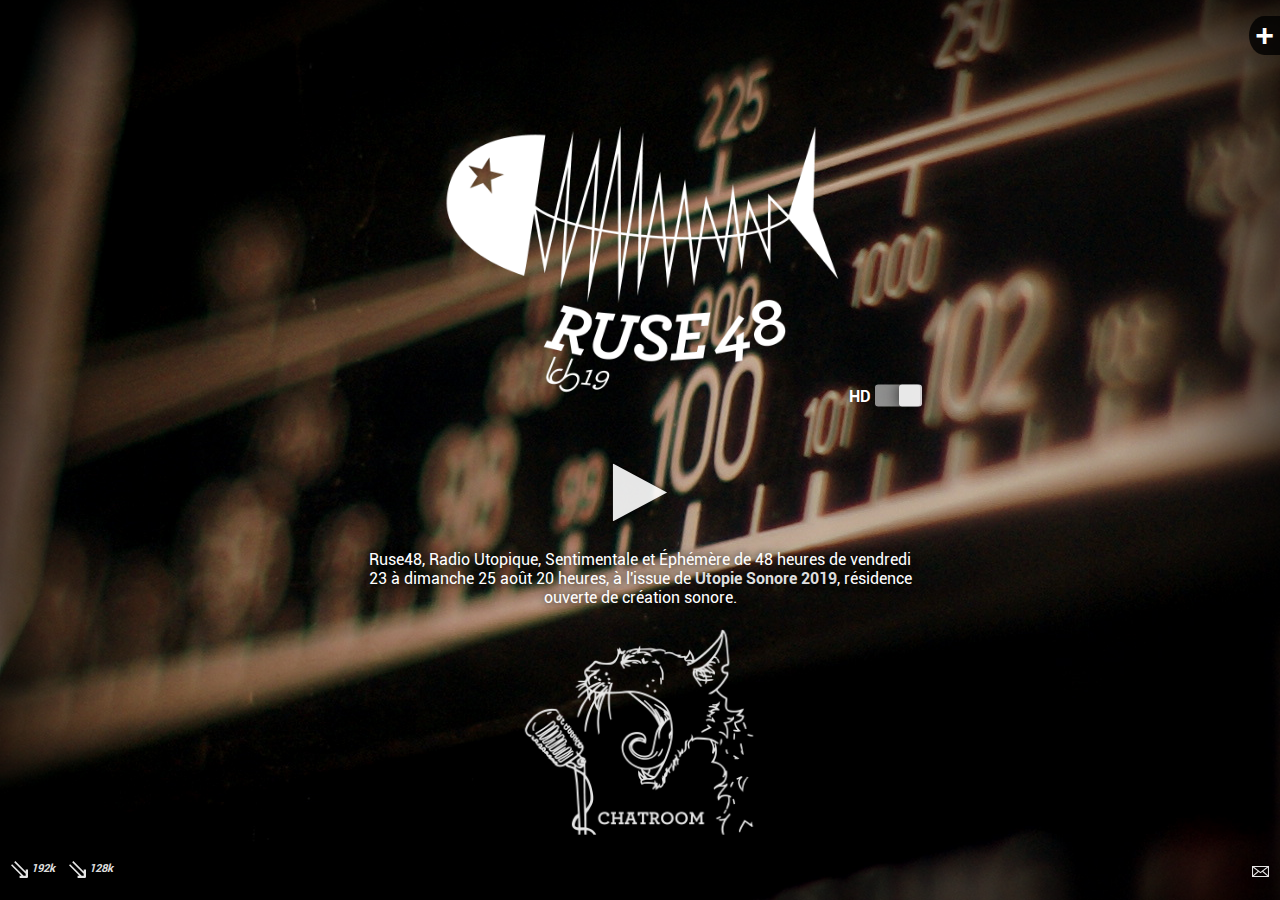
==== index.html @ 50338723 "Ajout d'un effe au survol" ====
<!DOCTYPE html>
<html lang="fr">
	<head>
		<meta charset='utf-8'>
		<title>Ruse48</title>
		<link rel="stylesheet" media="screen" href="css/rcCheckbox.css" />
		<link rel="stylesheet" href="css/jquery-ui.css">
		<link rel="stylesheet" media="screen" href="css/rc.css" />
		<script src="js/jquery.min.js"></script>
		<script src="js/jquery-ui.min.js"></script>
		<script src="js/jquery.jplayer.js"></script>
		<script src="js/images.js"></script>
		<script src="js/rc-player.js"></script>
		<script src="js/rc-dynamic.js"></script>
		<script src="js/rcCheckbox.js"></script>
		<link rel="image_src" type="image/jpeg" href="/images/illustration.jpg" />
		<meta property="og:image" content="/images/illustration.jpg" />
		<meta name="Description" content="Ruse48, 48 heures de vendredi 23 à dimanche 25 août 20 heures, à l'issue de Utopie Sonore 2019, résidence ouverte de création sonore." />
	</head>
	<body>
    <div id="container">
      <div id="background"></div>
      <div id="main">
        <img src="images/illustration.jpg" alt="Illustration" style="display: none" />
        <h1><img src="images/ruse-logo-transp.png" alt="Ruse48" /></h1>
        <!-- h1 title="48 heures de vendredi 23 à dimanche 25 août 20 heures, à l'issue de Utopie Sonore 2019, résidence ouverte de création sonore.">Ruse48</h1 -->
        <div id="hd-selector"><span class="hd">HD</span> <input type="checkbox" id="rc-checkbox" /></div>
        <div id="jquery_jplayer"></div>
        <div id="nojs">Le lecteur intégré de notre webradio nécessite l'activation du javascript. Si vous ne souhaitez pas activer javascript, vous pouvez également écouter directement le flux, en qualité <a href="https://flux.radiocratie.com/flux">192 kbps</a>, ou en qualité <a href="https://flux.radiocratie.com/flux-128">128 kbps</a>.</div>
        <div id="jp_container">
          <div class="jp-controls">
            <button class="jp-play" title="lecture [espace]">lecture</button>
            <button class="jp-pause" title="pause [espace]">pause</button>
          </div>	
        <div id="soustitre"><p>Ruse48, Radio Utopique, <span class="s-de-ruse">Sentimentale</span> et Éphémère de 48 heures de vendredi 23 à dimanche 25 août 20 heures, à l'issue de <a href="http://www.utopiesonore.com/">Utopie Sonore 2019</a>, résidence ouverte de création sonore.</p></div>
          <!-- div class="jp-volume-controls">
                  <button class="jp-mute" tabindex="0" title="muet">muet</button>
                  <button class="jp-unmute" tabindex="0" title="écouter">écouter</button>
                  <button class="jp-volume-max" tabindex="1" title="plein volume">plein volume</button>
                  <div class="jp-volume-bar" title="ajuster le volume">
                    <div class="jp-volume-bar-value"></div>
                  </div>
          </div-->
        </div>
        <div><a href="chatroom.html"><img class="bouton" src="images/catyellsBold.png" alt="chatroom" style="width: 15em" /></a></div>
      </div>
      <div id="dialog" title="Titres passés">
      </div>
      <!-- div id="news" title"Actualités">
	<p>Rendez-vous à 21h le 14 novembre à l'ours bar</p>
      </div--> 
      <div id="side-note-button" class="visible hidden">
        <button title="Informations">+</button>
      </div>
      <div id="side-note" class="visible">
        <div>
		<!-- img src="images/ruse48-logo-noir.png" alt="Ruse48" style="width: 100%" / -->
		<h2>Ruse48&nbsp;?</h2>
		<p>Ruse48, Radio Utopique, <span class="s-de-ruse">Sentimentale</span> et Éphémère de 48 heures de vendredi 23 à dimanche 25 août 20 heures, à l'issue de <a href="http://www.utopiesonore.com/">Utopie Sonore 2019</a>, résidence ouverte de création sonore.</p>
		
		<p>... et quand on n'écoute pas Ruse48, le flux rediffuse le son de <a href="https://radiocratie.com">Radiocratie</a>.</p>
		
		<h2>Lecteur embarqué</h2>
		<p>Si tu veux embarquer le lecteur de Ruse48 sur ta page internet, tu peux utiliser le code <code>html</code> suivant (espèce de geek)&nbsp;:</p>
        
        <div id="codeEmbed" style="font-family: monospace">
        &lt;iframe src="https://ruse48.radiocratie.com/embed.html" width="500px" height="220px"&gt;&lt;/iframe&gt;
        </div>
            
        </div>
        
      </div>
      <p id="note"><a title="À écouter aussi dans votre lecteur en 192kbps, pour les bonnes connexions internet." href="https://flux.radiocratie.com/flux"><img src="images/streaming.svg" alt="Streaming" style="width: 1.5em; vertical-align: middle" /> 192k</a> <a title="À écouter aussi dans votre lecteur en 128kbps, pour les connexions internet un peu lentes" href="https://flux.radiocratie.com/flux-128"><img src="images/streaming.svg" alt="Streaming" style="width: 1.5em; vertical-align: middle" /> 128k</a></p>
      <p id="contact"><a href="mailto:contact@utopiesonore.com" title="nous écrire"><img src="images/email.svg" alt="Email" style="width: 1.5em; vertical-align: middle" /></a></p>
    </div>
    	<script>
        $('#side-note').removeClass("visible");
        $('#side-note-button').removeClass("hidden");
        $('#side-note-button').removeClass("visible");
      </script>
	</body>
</html>
---- css/rcCheckbox.css ----
.rc-ui-select{
	background: rgba(100, 100, 100, 0.7);;
	border: none;
	height: 1.4em;
	-webkit-border-radius: 0.2em;
	border-radius: 0.2em;
	width: 2.8em;
	/*-webkit-transition: all 0.3s ease-in-out;
	-moz-transition: all 0.3s ease-in-out;
	-ms-transition: all 0.3s ease-in-out;
	-o-transition: all 0.3s ease-in-out;
	transition: all 0.3s ease-in-out;*/
	-webkit-box-shadow: none;
	box-shadow: none;
	cursor: pointer;
	position: relative;
	display: inline-block;
	vertical-align: bottom;
}
.rc-ui-select.checked:hover{
	box-shadow: 0 0 0.2em #999;
	background: rgba(250, 250, 250, 0.8);
}
.rc-ui-select.checked{
	background: rgba(200, 200, 200, 0.7);;

}
.rc-ui-select.checked .inner{
	left: 1.5em;
	background: #fff;
	opacity: 0.8;
}
.rc-ui-select .inner{
	width: 1.4em;
	height: 1.4em;
	position: absolute;
/*	top: 0.1em;
	left: 0.2em;*/
	-webkit-border-radius: 0.2em;
	border-radius: 0.2em;
	background: #ccc;
	/*-webkit-transition: all 350ms cubic-bezier(0, 0.89, 0.44, 1);
	-moz-transition: all 350ms cubic-bezier(0, 0.89, 0.44, 1);
	-o-transition: all 350ms cubic-bezier(0, 0.89, 0.44, 1);
	transition: all 350ms cubic-bezier(0, 0.89, 0.44, 1);*/
	-webkit-box-shadow: 0 0 1em #000;
	box-shadow: 0 0 1em #000;
}

.rc-ui-select:hover .inner {
		box-shadow:  0 0 1em #999;
	-moz-box-shadow:  0 0 1em #999;
	-webkit-box-shadow: 0 0 1em #999;
	background: #fff;
	opacity: 1.0;
}
---- css/rc.css ----
@font-face {
    font-family: 'h2d2';
    src: url('./fonts/h2d2.ttf') format('truetype');
}

@font-face {
    font-family: 'roboto';
    src: url('./fonts/h2d2.ttf') format('truetype');
}

/*Roboto*/
@font-face {
  font-family: 'Roboto';
  font-style: normal;
  font-weight: 100;
  src: local('Roboto Thin'), local('Roboto-Thin'), url(fonts/Roboto-Thin.ttf) format('truetype');
}
@font-face {
  font-family: 'Roboto';
  font-style: normal;
  font-weight: 300;
  src: local('Roboto Light'), local('Roboto-Light'), url(fonts/Roboto-Light.ttf) format('truetype');
}
@font-face {
  font-family: 'Roboto';
  font-style: normal;
  font-weight: 400;
  src: local('Roboto Regular'), local('Roboto-Regular'), url(fonts/Roboto-Regular.ttf) format('truetype');
}
@font-face {
  font-family: 'Roboto';
  font-style: normal;
  font-weight: 500;
  src: local('Roboto Medium'), local('Roboto-Medium'), url(fonts/Roboto-Medium.ttf) format('truetype');
}
@font-face {
  font-family: 'Roboto';
  font-style: normal;
  font-weight: 700;
  src: local('Roboto Bold'), local('Roboto-Bold'), url(fonts/Roboto-Bold.ttf) format('truetype');
}
@font-face {
  font-family: 'Roboto';
  font-style: normal;
  font-weight: 900;
  src: local('Roboto Black'), local('Roboto-Black'), url(fonts/Roboto-Black.ttf) format('truetype');
}


@media screen and (max-width : 1024px)
{
  body {
    font-size:20px;
  }
  #side-note {
    font-size: 15px;
  }
}

@media screen and (max-width : 500px)
{
  body {
    font-size:15px;
  }
}

@media screen and (max-width : 1024px) and (orientation: landscape) {
  body {
    font-size:18px;
  }
}

::selection {
  background: rgba(200, 200, 200, 0.3);
}
::-moz-selection {
  background: rgba(200, 200, 200, 0.3);
}

#container {
    overflow: hidden;
    position: absolute;
    width: 100%;
    height: 100%;
    top: 0;
    left: 0;
    padding: 0;
    margin: 0;
}

html {
	margin: 0;
	padding: 0;
	color: #fff;
	font-family: 'Roboto', sans-serif;
	min-height: 100%;
	background: #000;
	text-shadow: 0 0 0.5em #000;

}
#background {
	width: 100%;
	height: 100%;
	position: absolute;
	border: 0;
	margin: 0;
	left: 0;
	top: 0;
	/*filter:blur(2px);*/
	box-shadow:  inset 0 0 5em #000;
	-moz-box-shadow:  inset 0 0 10em #000;
	-webkit-box-shadow:  inset 0 0 10em #000;
  
  background: url("../images/bg/frequence.jpg") no-repeat center center fixed;
	-webkit-background-size: "cover";
  -moz-background-size: "cover";
  -o-background-size: "cover";
  background-size: "cover";
}
#main {
	margin: auto;
	text-align: center;
	position: absolute;
	top: 50%;
	left: 50%;
	transform: translate(-50%, -50%);
}
a {
	color: #ddd;
	font-weight: bold;
	text-decoration: none;
}

button:focus {
	outline:0;
	opacity: 1.0;	
}

.jp-volume-controls button, .jp-controls button {
	opacity: 0.9;
}

.jp-volume-controls button:hover {
	opacity: 1.0;
	color: #fff;
	filter: drop-shadow( 0 0 0.1em #999 );
}
.jp-controls button:hover {
	opacity: 1.0;
	filter: drop-shadow( 0 0 0.05em #999 );
}

a:hover {
	color: #fff;
}
h1 {
	font-family: 'h2d2';
	font-size: 450%;
	padding: 0;
	display: inline-block;
	cursor: default;
}

h1 img {
        width: 6em;
}

#note, #contact {
	font-style: italic;
	font-size: 70%;
	position: absolute;
	bottom: 1em;
}
#note {
	left: 1em;
}
#contact {
	right: 1em;
}

#note a {
	display: inline-block;
	padding-right: 1em;
}

#note a:hover {
	text-shadow: 0 0 0.5em #999;
}

#note a img, #contact a img {
	-webkit-filter: drop-shadow( 0 0 0.5em #000 ); 
	filter: drop-shadow( 0 0 0.5em #000 );
	opacity: 0.9;
}

#note a:hover img, #contact a:hover img {
	-webkit-filter: drop-shadow( 0 0 0.5em #999 ); 
	filter: drop-shadow( 0 0 0.5em #999 );
	opacity: 1.0;
}

/* contrôle du volume */
.jp-volume-controls {
	width: 100%;
	height: 5em;
	clear: both;
	padding-top: 1em;
}
.jp-volume-controls button {
	overflow: hidden;
	text-indent: -9999px;
	width: 0.9em;
	height: 0.8em;
	margin-bottom: 0.2em;
}

.jp-volume-controls .jp-mute {
	float: left;
	clear: both;
	background: url("images/mute.svg") no-repeat center;
	background-size: cover;
}
.jp-volume-controls .jp-volume-max {
	float: right;
	background: url("images/volume-max.svg") no-repeat center;
	background-size: cover;
}
.jp-volume-controls .jp-unmute  {
	float: left;
	background: url("images/mute.svg")  no-repeat center;
	opacity: 0.3;
	background-size: cover;
	display: none;
}

.jp-volume-controls button {
	background: none;
	border: none;
	cursor: pointer;
	color: #fff;
	font-size: 400%;
	-webkit-filter: drop-shadow( 0 0.1em #000 ); 
	filter: drop-shadow( 0 0 0.1em #000 );
}
.jp-volume-controls .jp-volume-bar {
	width: 100%;
	clear: both;
	margin-top: 1em;
	background: rgba(200, 200, 200, 0.7);
	box-shadow:  0 0 1em #000;
	border-radius: 0.1em;
}

.jp-volume-controls .jp-volume-bar:hover {
	background: rgba(250, 250, 250, 0.8);
	box-shadow:  0 0 1em #999;
}

.jp-volume-controls .jp-volume-bar-value {
	background: #fff;
	height: 1.2em;
	border-radius: 0.1em;
	box-shadow:  0 0 1em #000;
	-moz-box-shadow:  0 0 1em #000;
	-webkit-box-shadow: 0 0 1em #000;
	opacity: 0.9;
}

.jp-volume-controls .jp-volume-bar-value:hover {
	opacity: 1.0;
	box-shadow:  0 0 1em #999;
	-moz-box-shadow:  0 0 1em #999;
	-webkit-box-shadow: 0 0 1em #999;
	cursor: pointer; 
}

.jp-state-no-volume .jp-volume-controls {
	display: none;
}

/* contrôle du bitrate */
#hd-selector {
	margin-top: -6em;
	margin-bottom: 3.4em;
	text-align: right;
}
#hd-selector:hover {
	text-shadow: 0 0 1em #fff;
}

#hd-selector span {
	font-weight: bold;
	opacity: 0.7;
	cursor: default;
}

#hd-selector:hover span {
	opacity: 0.8;
}

#hd-selector span.active {
	opacity: 1.0;
}


/* contrôle du lecteur */
.jp-controls {
	font-size: 300%;
	width: 3em;
	margin: auto;
	height: 1.2em;
}
.jp-controls button {
	font-size: 100%;
	background: none;
	border: none;
	cursor: pointer;
	margin: 0 auto;
	display: block;
	width: 1.2em;
  height: 1.3em;
	overflow: hidden;
	text-indent: -9999px;
	-webkit-filter: drop-shadow( 0 0.05em #000 ); 
	filter: drop-shadow( 0 0 0.05em #000 );
}
.jp-controls button.jp-play {
	background: url("images/play.svg")  no-repeat center;
	background-size: 1.3em 1.2em;
}
.jp-controls button.jp-pause {
	background: url("images/pause.svg")  no-repeat center;
	background-size: 1.3em 1.2em;
	display: none;
}

/* hide elements in case of no javascript */
.jp-controls, .jp-volume-controls {
	display: none;
}

#nojs {
	width: 25em;
	margin: auto;
}

/* titre en cours */
.jp-title {
	width: 25em;
	margin: auto;
	text-align: center;
	color: #fff;
	overflow: hidden;
	height: 3.5em;
	margin-top: 1em;
	padding: 0;
	cursor: pointer;
	
}

.jp-title p {
		display: block;
		padding: 0;
		margin: 0;
}

#soustitre {
    padding: 0;
    width: 35em;
    margin-top: 2em;
    margin-bottom: 1em;
}
#soustitre p {
    margin: 0;
}


@media screen and (max-width : 1024px) {
#soustitre {
    width: 25em;
}    
}

 /** pour les tooltips */
 
 .ui-tooltip {
	 box-shadow: none;
	 text-shadow: none;
 }

.ui-dialog .ui-dialog-buttonpane {
	border: 0;
}

.no-titlebar .ui-dialog-titlebar {
  display: none;
}

 
 /** pour la sidebar */
 
 #side-note {
    position: absolute;
    top: 0;
    right: 0;
    height: 100%;
    width: 25%;
    margin-right: -25%;
    background: rgba(0, 0, 0, 0.9);
    transition: margin-right 0.25s;
    overflow: auto;
}

 #side-note>div {
  margin: 1em;
 }
 
 #side-note.visible {
    transition: margin-right 0.25s;
    margin-right: 0;
 }
 

 
 #side-note-button button {
	font-size: 100%;
	background: none;
	border: none;
	cursor: pointer;
  font-size: 200%;
  color: #fff;
  font-weight: bold;
  z-index: 1000;
 }
 
 #side-note-button button:hover {
 	filter: drop-shadow( 0 0 0.1em #999 );
 }
 
 #side-note-button {
  position: absolute;
  top: 1em;
  right: 0;
  display: inline block;
  width: auto;
    transition: right 0.25s;
  background-color: rgba(0, 0, 0, 0.8); 
  border-top-left-radius: 50%;
  border-bottom-left-radius: 50%;
}
  #side-note-button.visible {
    right: 25%;
    transition: right 0.25s;
    padding: 0 0.5em;
  }
  
   #side-note-button.hidden {
  display: none;
 }
  
@media screen and (max-width : 1280px) {
      #side-note {
      width: 50%;
      margin-right: -50%;
  }

  #side-note-button.visible {
    right: 50%;
  }
}


  

@media screen and (max-width : 1024px) {
      #side-note {
      width: 70%;
      margin-right: -70%;
  }
  
  #side-note-button.visible {
    right: 70%;
  }
}

/** la tronche du popup */
.ui-widget-content {
    background: rgba(0, 0, 0, 0.9);
    color: #fff;
}

.ui-widget-header {
  background: #000;
  color: #fff;
  border: 0;
}

.ui-widget.ui-widget-content {
    border: 0;
}

#dialog td {
  padding: 0 0.5em;
}
.ui-widget-header button {
  background: #000 !important;
  border: 0 !important;
}
.ui-widget-header button:hover {
  background: #333;
  border: 0;
}

.ui-widget-header button .ui-button-icon {
  background-image: url("images/ui-icons_222222_256x240.png") !important;
}

.encours {
    font-weight: bold;
}
.prev2 {
    color: #aaa;
}

/*** chat ***/

#chat {
    width: 40em;
    height: 20em;
}
#chat iframe {
    border: 0;
    height: 100%;
    width: 100%;
}


/** version embarquée */
#embed body {
    font-size:16px;
  }


#embed h1 {
    font-size: 1.5em;
    float: left;
}

#embed #main {
    width: 100%;
    height: 100%;
    margin: 0;
    padding: 0;
}
#embed #hd-selector {
    margin: .5em;
    
}
#embed #soustitre {
    clear: both;
    width: auto;
    padding: .5em;
    text-align: left;
    color: #aaa;
}
#embed #jp_container {
    width: 6em;
    height: 4em;
    float: left;
    margin-top: -1em;
}
#embed .jp-controls {
    margin: 0;
    width: 2em;
}
#embed .jp-title {
    clear: both;
    height: 1.2em;
}
 
#embed .jp-title p {
    float: left;
}

 
@media screen and (max-width : 256px) {
    #embed body {
    font-size:12px;
  }
}

@media screen and (max-width : 235px) {
  #embed #soustitre {
    padding-top: 5em;
    clear: both;
  }
}

@media screen and (max-width : 512px) {
    #embed body {
    font-size:14px;
  }

#embed .jp-title {
    position: absolute;
    left: 0;
    margin-top: 2.5em;
    margin-left: .5em;
    clear: both;
    height: 1.2em;
}
    
}

.bouton {
 opacity: 0.9;   
}

.bouton:hover {
    opacity: 1.0;
}
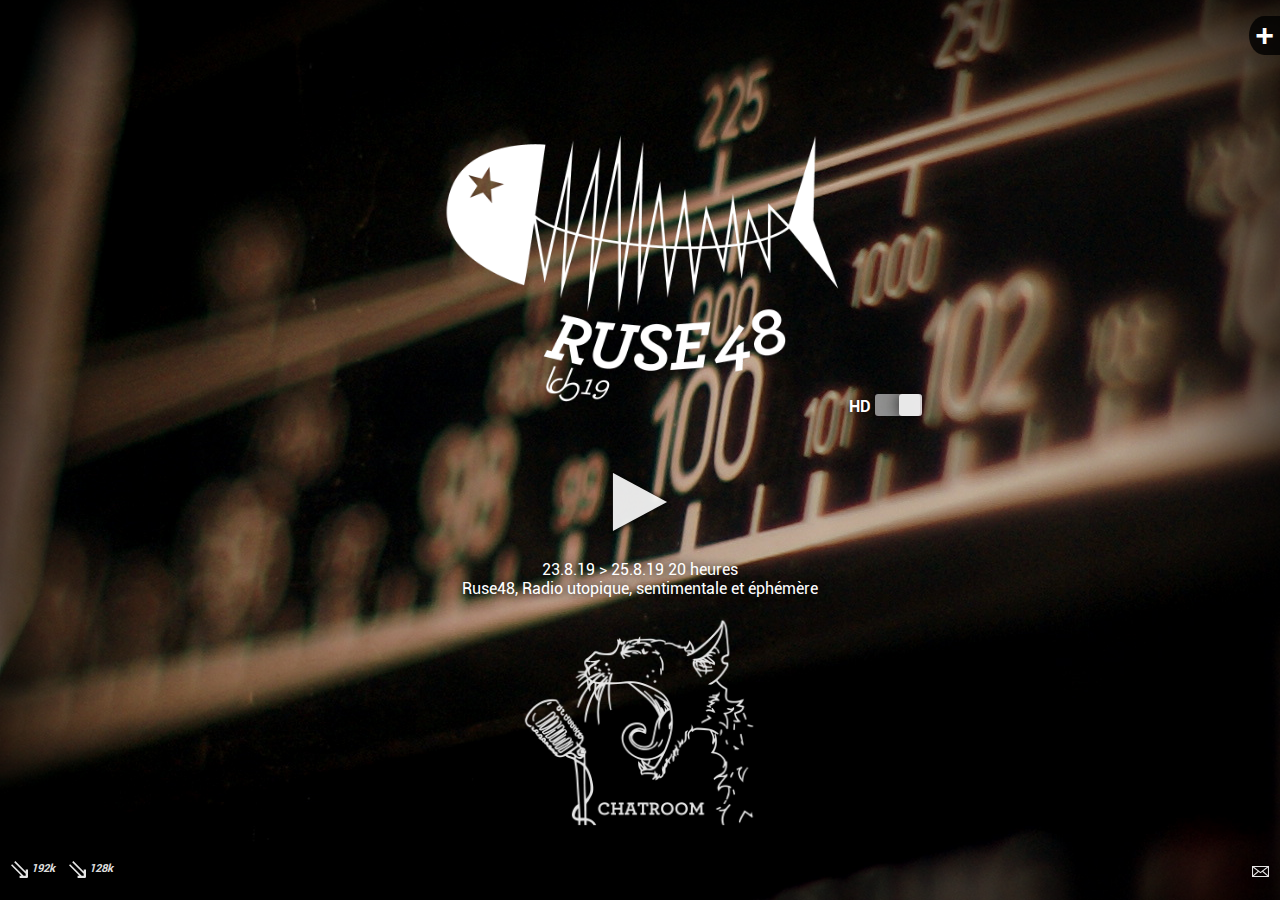
==== commit f829dc22: "Amélioration des textes de présentation" ====
--- a/index.html
+++ b/index.html
@@ -32,7 +32,9 @@
             <button class="jp-play" title="lecture [espace]">lecture</button>
             <button class="jp-pause" title="pause [espace]">pause</button>
           </div>	
-        <div id="soustitre"><p>Ruse48, Radio Utopique, <span class="s-de-ruse">Sentimentale</span> et Éphémère de 48 heures de vendredi 23 à dimanche 25 août 20 heures, à l'issue de <a href="http://www.utopiesonore.com/">Utopie Sonore 2019</a>, résidence ouverte de création sonore.</p></div>
+        <div id="soustitre"><p>
+        23.8.19 &gt; 25.8.19 20 heures<br />
+Ruse48, Radio utopique, <span class="s-de-ruse">sentimentale</span> et éphémère</p></div>
           <!-- div class="jp-volume-controls">
                   <button class="jp-mute" tabindex="0" title="muet">muet</button>
                   <button class="jp-unmute" tabindex="0" title="écouter">écouter</button>
@@ -56,8 +58,13 @@
         <div>
 		<!-- img src="images/ruse48-logo-noir.png" alt="Ruse48" style="width: 100%" / -->
 		<h2>Ruse48&nbsp;?</h2>
-		<p>Ruse48, Radio Utopique, <span class="s-de-ruse">Sentimentale</span> et Éphémère de 48 heures de vendredi 23 à dimanche 25 août 20 heures, à l'issue de <a href="http://www.utopiesonore.com/">Utopie Sonore 2019</a>, résidence ouverte de création sonore.</p>
 		
+		<p>Ruse48, Radio Utopique, <span class="s-de-ruse-maj">Sirotée</span> et Éphémère de 48 heures de vendredi 23 à dimanche 25 août 20 heures, à l'issue de <a href="http://www.utopiesonore.com/">Utopie Sonore 2019</a>, résidence ouverte de création sonore.</p>
+
+        <h2><a href="http://www.utopiesonore.com/utopiesonore">Utopie Sonore&nbsp;?</a></h2>
+
+        <p>Résidence collective ouverte de création radiophonique organisée par un collectif mouvant du même nom&nbsp;: d'une trentaine à une centaine de participants sont réunis pendant cinq jours dans un lieu choisi pour partager des savoir-faire, écouter, expérimenter, improviser, créer collectivement et in situ (le lieu compte). Tout le monde y est bienvenu. Utopie Sonore tend à être une respiration, un espace de tâtonnement, un temps d'hésitation, un maillage de possibles. On pourrait appeler ça une colonie de vacances bordélique et acousmatique, un summer camp bruyant et décadent ou un très long weekend de farniente ou juste une utopie.</p>
+
 		<p>... et quand on n'écoute pas Ruse48, le flux rediffuse le son de <a href="https://radiocratie.com">Radiocratie</a>.</p>
 		
 		<h2>Lecteur embarqué</h2>
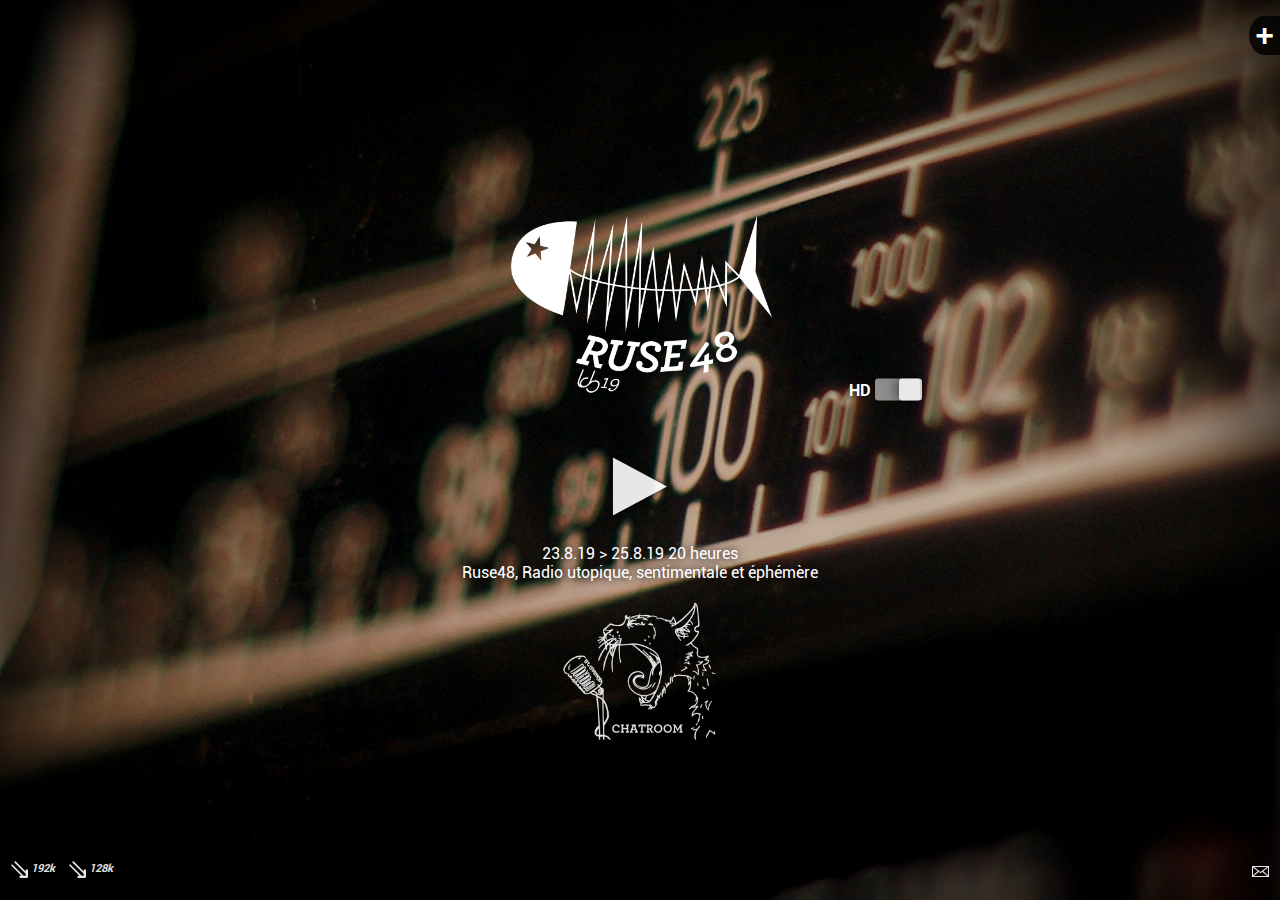
==== commit 605e5224: "Ajustements Anaïs" ====
--- a/index.html
+++ b/index.html
@@ -44,7 +44,7 @@
                   </div>
           </div-->
         </div>
-        <div><a href="chatroom.html"><img class="bouton" src="images/catyellsBold.png" alt="chatroom" style="width: 15em" /></a></div>
+        <div><a href="chatroom.html" target="_blank" ><img class="bouton" src="images/catyellsBold.png" alt="chatroom" /></a></div>
       </div>
       <div id="dialog" title="Titres passés">
       </div>
@@ -59,13 +59,13 @@
 		<!-- img src="images/ruse48-logo-noir.png" alt="Ruse48" style="width: 100%" / -->
 		<h2>Ruse48&nbsp;?</h2>
 		
-		<p>Ruse48, Radio Utopique, <span class="s-de-ruse-maj">Sirotée</span> et Éphémère de 48 heures de vendredi 23 à dimanche 25 août 20 heures, à l'issue de <a href="http://www.utopiesonore.com/">Utopie Sonore 2019</a>, résidence ouverte de création sonore.</p>
+		<p>Ruse48, Radio Utopique, <span class="s-de-ruse-maj">Sirotée</span> et Éphémère de 48 heures de vendredi 23 à dimanche 25 août 20 heures, à l'issue de <a href="http://www.utopiesonore.com/" target="_blank" >Utopie Sonore 2019</a>, résidence ouverte de création sonore.</p>
 
-        <h2><a href="http://www.utopiesonore.com/utopiesonore">Utopie Sonore&nbsp;?</a></h2>
+        <h2><a href="http://www.utopiesonore.com/utopiesonore" target="_blank">Utopie Sonore&nbsp;?</a></h2>
 
         <p>Résidence collective ouverte de création radiophonique organisée par un collectif mouvant du même nom&nbsp;: d'une trentaine à une centaine de participants sont réunis pendant cinq jours dans un lieu choisi pour partager des savoir-faire, écouter, expérimenter, improviser, créer collectivement et in situ (le lieu compte). Tout le monde y est bienvenu. Utopie Sonore tend à être une respiration, un espace de tâtonnement, un temps d'hésitation, un maillage de possibles. On pourrait appeler ça une colonie de vacances bordélique et acousmatique, un summer camp bruyant et décadent ou un très long weekend de farniente ou juste une utopie.</p>
 
-		<p>... et quand on n'écoute pas Ruse48, le flux rediffuse le son de <a href="https://radiocratie.com">Radiocratie</a>.</p>
+		<p>... et quand on n'écoute pas Ruse48, le flux rediffuse le son de <a href="https://radiocratie.com" target="_blank">Radiocratie</a>.</p>
 		
 		<h2>Lecteur embarqué</h2>
 		<p>Si tu veux embarquer le lecteur de Ruse48 sur ta page internet, tu peux utiliser le code <code>html</code> suivant (espèce de geek)&nbsp;:</p>
--- a/css/rc.css
+++ b/css/rc.css
@@ -51,7 +51,7 @@
 @media screen and (max-width : 1024px)
 {
   body {
-    font-size:20px;
+    font-size:17px;
   }
   #side-note {
     font-size: 15px;
@@ -163,7 +163,7 @@
 }
 
 h1 img {
-        width: 6em;
+        width: 4em;
 }
 
 #note, #contact {
@@ -615,6 +615,7 @@
 
 .bouton {
  opacity: 0.9;   
+ width: 10em; 
 }
 
 .bouton:hover {
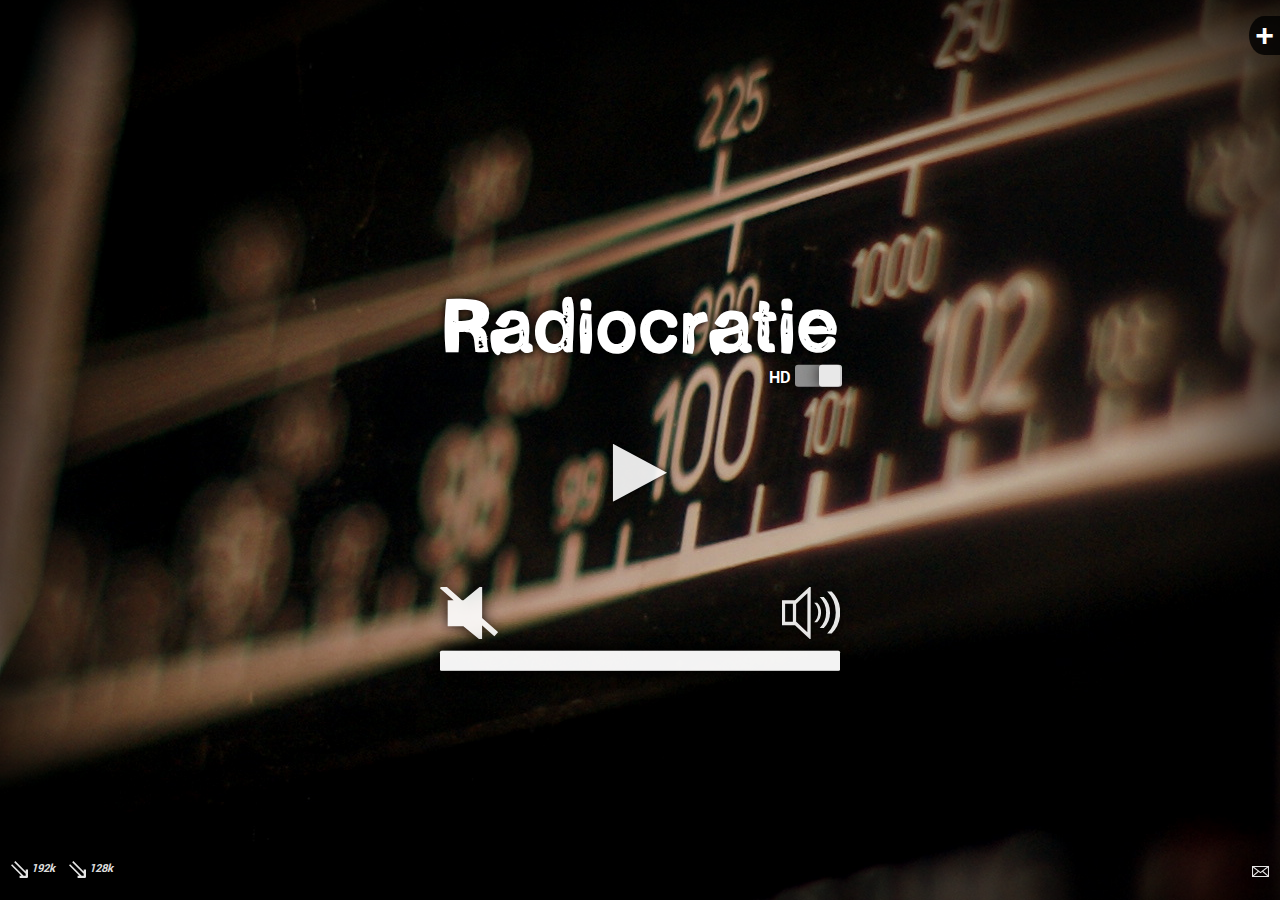
==== commit 31940386: "Ajout d'une news au sujet de Ruse" ====
--- a/index.html
+++ b/index.html
@@ -2,7 +2,7 @@
 <html lang="fr">
 	<head>
 		<meta charset='utf-8'>
-		<title>Ruse48</title>
+		<title>📾 Radiocratie</title>
 		<link rel="stylesheet" media="screen" href="css/rcCheckbox.css" />
 		<link rel="stylesheet" href="css/jquery-ui.css">
 		<link rel="stylesheet" media="screen" href="css/rc.css" />
@@ -15,15 +15,14 @@
 		<script src="js/rcCheckbox.js"></script>
 		<link rel="image_src" type="image/jpeg" href="/images/illustration.jpg" />
 		<meta property="og:image" content="/images/illustration.jpg" />
-		<meta name="Description" content="Ruse48, 48 heures de vendredi 23 à dimanche 25 août 20 heures, à l'issue de Utopie Sonore 2019, résidence ouverte de création sonore." />
+		<meta name="Description" content="Radiocratie, une webradio pour les contrôler toutes" />
 	</head>
 	<body>
     <div id="container">
       <div id="background"></div>
       <div id="main">
         <img src="images/illustration.jpg" alt="Illustration" style="display: none" />
-        <h1><img src="images/ruse-logo-transp.png" alt="Ruse48" /></h1>
-        <!-- h1 title="48 heures de vendredi 23 à dimanche 25 août 20 heures, à l'issue de Utopie Sonore 2019, résidence ouverte de création sonore.">Ruse48</h1 -->
+        <h1 title="Une webradio pour les contrôler toutes">Radiocratie</h1>
         <div id="hd-selector"><span class="hd">HD</span> <input type="checkbox" id="rc-checkbox" /></div>
         <div id="jquery_jplayer"></div>
         <div id="nojs">Le lecteur intégré de notre webradio nécessite l'activation du javascript. Si vous ne souhaitez pas activer javascript, vous pouvez également écouter directement le flux, en qualité <a href="https://flux.radiocratie.com/flux">192 kbps</a>, ou en qualité <a href="https://flux.radiocratie.com/flux-128">128 kbps</a>.</div>
@@ -32,53 +31,55 @@
             <button class="jp-play" title="lecture [espace]">lecture</button>
             <button class="jp-pause" title="pause [espace]">pause</button>
           </div>	
-        <div id="soustitre"><p>
-        23.8.19 &gt; 25.8.19 20 heures<br />
-Ruse48, Radio utopique, <span class="s-de-ruse">sentimentale</span> et éphémère</p></div>
-          <!-- div class="jp-volume-controls">
+          <div class="jp-title" title="titre en cours"></div>
+          <div class="jp-volume-controls">
                   <button class="jp-mute" tabindex="0" title="muet">muet</button>
                   <button class="jp-unmute" tabindex="0" title="écouter">écouter</button>
                   <button class="jp-volume-max" tabindex="1" title="plein volume">plein volume</button>
                   <div class="jp-volume-bar" title="ajuster le volume">
                     <div class="jp-volume-bar-value"></div>
                   </div>
-          </div-->
+          </div>
         </div>
-        <div><a href="chatroom.html" target="_blank" ><img class="bouton" src="images/catyellsBold.png" alt="chatroom" /></a></div>
       </div>
       <div id="dialog" title="Titres passés">
       </div>
-      <!-- div id="news" title"Actualités">
-	<p>Rendez-vous à 21h le 14 novembre à l'ours bar</p>
-      </div--> 
+      <div id="news" title="Actualités">
+            <p>Radiocratie rediffusera <a href="https://ruse48.radiocratie.com">Ruse48</a>, 48 heures de vendredi 23 à dimanche 25 août 20 heures, à l'issue de <a href="http://www.utopiesonore.com/utopiesonore/">Utopie Sonore 2019</a>, résidence ouverte de création sonore.</p>
+      </div> 
       <div id="side-note-button" class="visible hidden">
         <button title="Informations">+</button>
       </div>
       <div id="side-note" class="visible">
         <div>
-		<!-- img src="images/ruse48-logo-noir.png" alt="Ruse48" style="width: 100%" / -->
-		<h2>Ruse48&nbsp;?</h2>
-		
-		<p>Ruse48, Radio Utopique, <span class="s-de-ruse-maj">Sirotée</span> et Éphémère de 48 heures de vendredi 23 à dimanche 25 août 20 heures, à l'issue de <a href="http://www.utopiesonore.com/" target="_blank" >Utopie Sonore 2019</a>, résidence ouverte de création sonore.</p>
-
-        <h2><a href="http://www.utopiesonore.com/utopiesonore" target="_blank">Utopie Sonore&nbsp;?</a></h2>
-
-        <p>Résidence collective ouverte de création radiophonique organisée par un collectif mouvant du même nom&nbsp;: d'une trentaine à une centaine de participants sont réunis pendant cinq jours dans un lieu choisi pour partager des savoir-faire, écouter, expérimenter, improviser, créer collectivement et in situ (le lieu compte). Tout le monde y est bienvenu. Utopie Sonore tend à être une respiration, un espace de tâtonnement, un temps d'hésitation, un maillage de possibles. On pourrait appeler ça une colonie de vacances bordélique et acousmatique, un summer camp bruyant et décadent ou un très long weekend de farniente ou juste une utopie.</p>
-
-		<p>... et quand on n'écoute pas Ruse48, le flux rediffuse le son de <a href="https://radiocratie.com" target="_blank">Radiocratie</a>.</p>
-		
-		<h2>Lecteur embarqué</h2>
-		<p>Si tu veux embarquer le lecteur de Ruse48 sur ta page internet, tu peux utiliser le code <code>html</code> suivant (espèce de geek)&nbsp;:</p>
+          <h2>Note d'intention des programmatrices</h2>
+          <p>La programmation musicale de <strong>Radiocratie</strong> se veut à l'image de ce que nous écoutons&nbsp;: 
+		 entre 
+          les douceurs des titres qui ne peuvent pas être oubliés, les pièces posées là pour surprendre, et les sons qui dérangent...
+          </p>
+          <p>
+            Sauf émission spéciale, la journée sur <strong>Radiocratie</strong> commence à 8h, par une programmation musicale que même Claire et
+            Sylvain Blanchard apprécient. À 18h, Claire et Sylvain se préparent pour une petite soirée festive. Au programme&nbsp;: de la musique pour les mettre
+            en transe&nbsp;! Mais passé 2h du mat', chut, Claire et Sylvain dorment. Ne leur parlez pas de ce qui passe sur Radiocratie&nbsp;!
+          </p>
+	  <img src="images/creneaux.svg" alt="Creneaux" style="width: 100%" />
+          <p>Les sons ne sont pas choisis en fonction de leur style musical, mais plutôt par énergie&nbsp;: tranquille, normal, énervé... 
+          Sauf si on s'est lourdement trompées, les oreilles de Claire et Sylvain Blanchard naviguent au fil de nos humeurs, progressivement entre toutes les ambiances du spectre.</p>
+        <h2>Lecteur embarqué</h2>
+		<p>Si tu veux embarquer le lecteur de Radiocratie sur ta page internet, tu peux utiliser le code <code>html</code> suivant (espèce de geek)&nbsp;:</p>
         
         <div id="codeEmbed" style="font-family: monospace">
-        &lt;iframe src="https://ruse48.radiocratie.com/embed.html" width="500px" height="220px"&gt;&lt;/iframe&gt;
+        &lt;iframe src="https://radiocratie.com/embed.html" width="600px" height="120px"&gt;&lt;/iframe&gt;
         </div>
-            
+          <h2>Tu veux participer&nbsp;?</h2>
+          <p>Pour l'instant, l'équipe de <strong>Radiocratie</strong> trouve sa vitesse de croisière. Mais si tu as des pièces
+          à lui proposer, n'hésite pas <a href="mailto:contact@radiocratie.com" title="nous écrire">à lui écrire</a>.</p>
+          <h2>Tu t'ennuies&nbsp;?</h2>
+          <p>Si tu t'ennuies en écoutant Radiocratie, va jeter une oreille à <a href="http://fieldmice.free.fr/Line_In.pls">Radio Mulot</a>, aka France Museau. Nous, on aime&nbsp;! Et puis reviens ici après...</p>
         </div>
-        
       </div>
       <p id="note"><a title="À écouter aussi dans votre lecteur en 192kbps, pour les bonnes connexions internet." href="https://flux.radiocratie.com/flux"><img src="images/streaming.svg" alt="Streaming" style="width: 1.5em; vertical-align: middle" /> 192k</a> <a title="À écouter aussi dans votre lecteur en 128kbps, pour les connexions internet un peu lentes" href="https://flux.radiocratie.com/flux-128"><img src="images/streaming.svg" alt="Streaming" style="width: 1.5em; vertical-align: middle" /> 128k</a></p>
-      <p id="contact"><a href="mailto:contact@utopiesonore.com" title="nous écrire"><img src="images/email.svg" alt="Email" style="width: 1.5em; vertical-align: middle" /></a></p>
+      <p id="contact"><a href="mailto:contact@radiocratie.com" title="nous écrire"><img src="images/email.svg" alt="Email" style="width: 1.5em; vertical-align: middle" /></a></p>
     </div>
     	<script>
         $('#side-note').removeClass("visible");
--- a/css/rc.css
+++ b/css/rc.css
@@ -51,7 +51,7 @@
 @media screen and (max-width : 1024px)
 {
   body {
-    font-size:17px;
+    font-size:30px;
   }
   #side-note {
     font-size: 15px;
@@ -162,10 +162,6 @@
 	cursor: default;
 }
 
-h1 img {
-        width: 4em;
-}
-
 #note, #contact {
 	font-style: italic;
 	font-size: 70%;
@@ -281,7 +277,7 @@
 
 /* contrôle du bitrate */
 #hd-selector {
-	margin-top: -6em;
+	margin-top: -3.4em;
 	margin-bottom: 3.4em;
 	text-align: right;
 }
@@ -365,22 +361,6 @@
 		margin: 0;
 }
 
-#soustitre {
-    padding: 0;
-    width: 35em;
-    margin-top: 2em;
-    margin-bottom: 1em;
-}
-#soustitre p {
-    margin: 0;
-}
-
-
-@media screen and (max-width : 1024px) {
-#soustitre {
-    width: 25em;
-}    
-}
 
  /** pour les tooltips */
  
@@ -523,18 +503,6 @@
     color: #aaa;
 }
 
-/*** chat ***/
-
-#chat {
-    width: 40em;
-    height: 20em;
-}
-#chat iframe {
-    border: 0;
-    height: 100%;
-    width: 100%;
-}
-
 
 /** version embarquée */
 #embed body {
@@ -545,6 +513,7 @@
 #embed h1 {
     font-size: 1.5em;
     float: left;
+    padding-left: 0.25em;
 }
 
 #embed #main {
@@ -558,25 +527,30 @@
     
 }
 #embed #soustitre {
-    clear: both;
-    width: auto;
+    width: 10em;
     padding: .5em;
     text-align: left;
+    font-size: 80%;
     color: #aaa;
+    display: block;
+    float: left;
+    clear: both;
+    margin-top: -1em;
 }
 #embed #jp_container {
     width: 6em;
     height: 4em;
     float: left;
-    margin-top: -1em;
 }
 #embed .jp-controls {
     margin: 0;
     width: 2em;
+    margin-top: -1em;
 }
 #embed .jp-title {
     clear: both;
     height: 1.2em;
+	cursor: default;
 }
  
 #embed .jp-title p {
@@ -584,18 +558,18 @@
 }
 
  
+@media screen and (max-width : 360px) {
+#embed .jp-controls {
+    margin-top: 0;
+}
+}
+
 @media screen and (max-width : 256px) {
     #embed body {
     font-size:12px;
   }
 }
 
-@media screen and (max-width : 235px) {
-  #embed #soustitre {
-    padding-top: 5em;
-    clear: both;
-  }
-}
 
 @media screen and (max-width : 512px) {
     #embed body {
@@ -613,11 +587,7 @@
     
 }
 
-.bouton {
- opacity: 0.9;   
- width: 10em; 
-}
-
-.bouton:hover {
-    opacity: 1.0;
-}
+#news a {
+    color: #fff;
+}
+
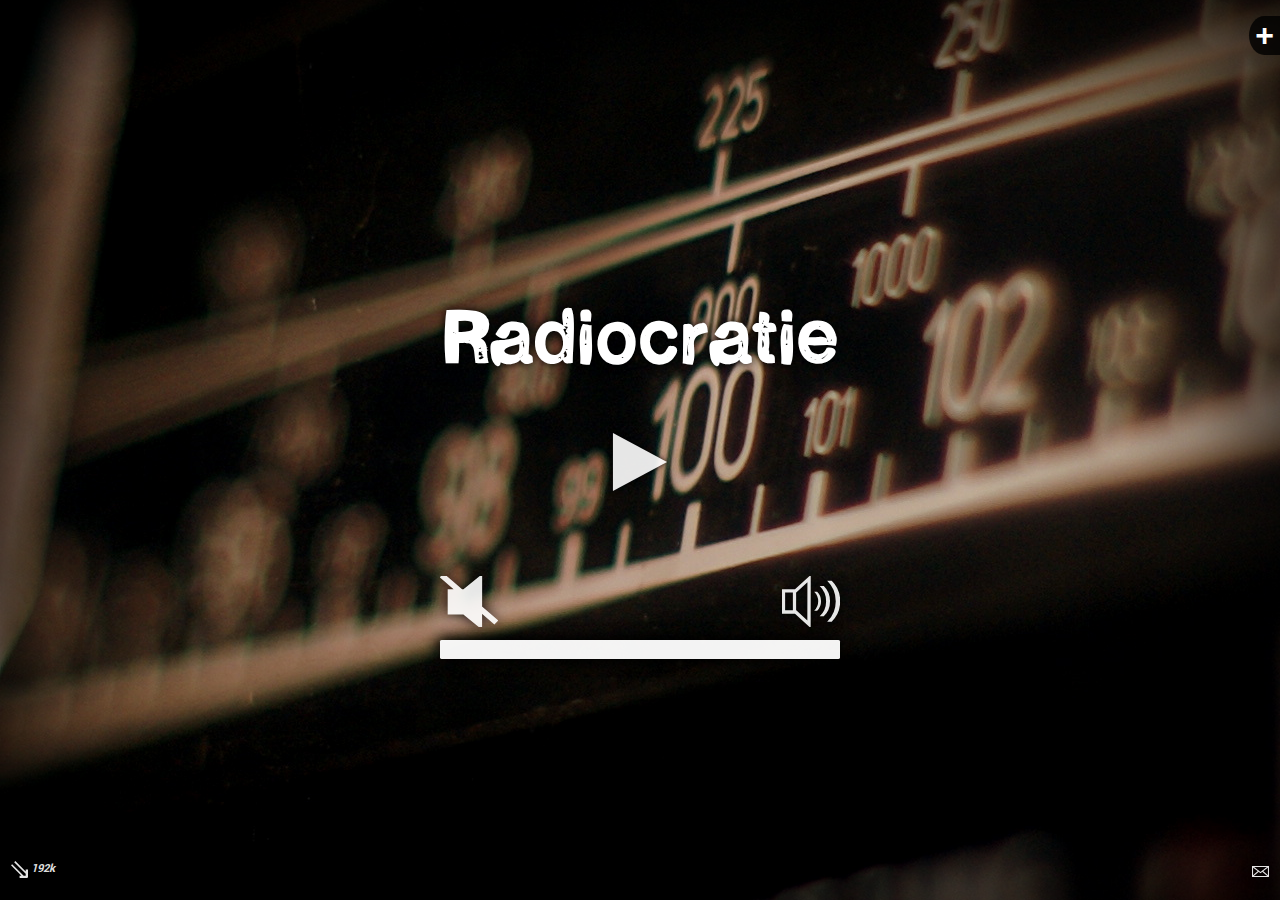
==== commit dec6876e: "On supprime le support du 128" ====
--- a/index.html
+++ b/index.html
@@ -23,9 +23,9 @@
       <div id="main">
         <img src="images/illustration.jpg" alt="Illustration" style="display: none" />
         <h1 title="Une webradio pour les contrôler toutes">Radiocratie</h1>
-        <div id="hd-selector"><span class="hd">HD</span> <input type="checkbox" id="rc-checkbox" /></div>
+        <!-- div id="hd-selector"><span class="hd">HD</span> <input type="checkbox" id="rc-checkbox" /></div-->
         <div id="jquery_jplayer"></div>
-        <div id="nojs">Le lecteur intégré de notre webradio nécessite l'activation du javascript. Si vous ne souhaitez pas activer javascript, vous pouvez également écouter directement le flux, en qualité <a href="https://flux.radiocratie.com/flux">192 kbps</a>, ou en qualité <a href="https://flux.radiocratie.com/flux-128">128 kbps</a>.</div>
+        <div id="nojs">Le lecteur intégré de notre webradio nécessite l'activation du javascript. Si vous ne souhaitez pas activer javascript, vous pouvez également écouter directement le flux en qualité <a href="https://flux.radiocratie.com/flux">192 kbps</a>.<!-- , ou en qualité <a href="https://flux.radiocratie.com/flux-128">128 kbps</a>.--></div>
         <div id="jp_container">
           <div class="jp-controls">
             <button class="jp-play" title="lecture [espace]">lecture</button>
@@ -44,9 +44,9 @@
       </div>
       <div id="dialog" title="Titres passés">
       </div>
-      <div id="news" title="Actualités">
+      <!-- div id="news" title="Actualités">
             <p>Radiocratie rediffusera <a href="https://ruse48.radiocratie.com">Ruse48</a>, 48 heures de vendredi 23 à dimanche 25 août 20 heures, à l'issue de <a href="http://www.utopiesonore.com/utopiesonore/">Utopie Sonore 2019</a>, résidence ouverte de création sonore.</p>
-      </div> 
+      </div--> 
       <div id="side-note-button" class="visible hidden">
         <button title="Informations">+</button>
       </div>
@@ -78,7 +78,7 @@
           <p>Si tu t'ennuies en écoutant Radiocratie, va jeter une oreille à <a href="http://fieldmice.free.fr/Line_In.pls">Radio Mulot</a>, aka France Museau. Nous, on aime&nbsp;! Et puis reviens ici après...</p>
         </div>
       </div>
-      <p id="note"><a title="À écouter aussi dans votre lecteur en 192kbps, pour les bonnes connexions internet." href="https://flux.radiocratie.com/flux"><img src="images/streaming.svg" alt="Streaming" style="width: 1.5em; vertical-align: middle" /> 192k</a> <a title="À écouter aussi dans votre lecteur en 128kbps, pour les connexions internet un peu lentes" href="https://flux.radiocratie.com/flux-128"><img src="images/streaming.svg" alt="Streaming" style="width: 1.5em; vertical-align: middle" /> 128k</a></p>
+      <p id="note"><a title="À écouter aussi dans votre lecteur" href="https://flux.radiocratie.com/flux"><img src="images/streaming.svg" alt="Streaming" style="width: 1.5em; vertical-align: middle" /> 192k</a> <!--a title="À écouter aussi dans votre lecteur en 128kbps, pour les connexions internet un peu lentes" href="https://flux.radiocratie.com/flux-128"><img src="images/streaming.svg" alt="Streaming" style="width: 1.5em; vertical-align: middle" /> 128k</a--></p>
       <p id="contact"><a href="mailto:contact@radiocratie.com" title="nous écrire"><img src="images/email.svg" alt="Email" style="width: 1.5em; vertical-align: middle" /></a></p>
     </div>
     	<script>
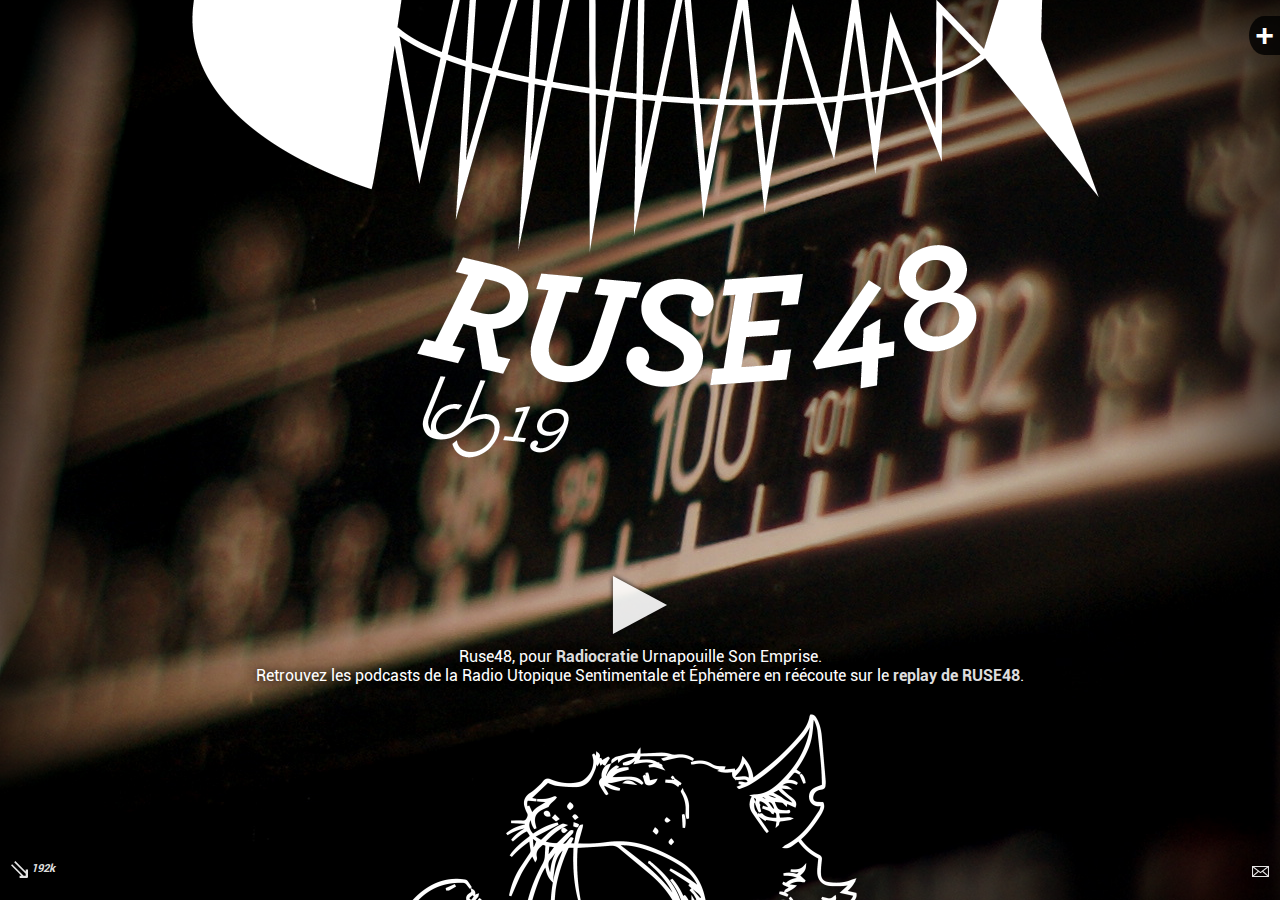
==== commit a212dc62: "Mise à jour" ====
--- a/index.html
+++ b/index.html
@@ -2,7 +2,7 @@
 <html lang="fr">
 	<head>
 		<meta charset='utf-8'>
-		<title>📾 Radiocratie</title>
+		<title>Ruse48</title>
 		<link rel="stylesheet" media="screen" href="css/rcCheckbox.css" />
 		<link rel="stylesheet" href="css/jquery-ui.css">
 		<link rel="stylesheet" media="screen" href="css/rc.css" />
@@ -13,73 +13,73 @@
 		<script src="js/rc-player.js"></script>
 		<script src="js/rc-dynamic.js"></script>
 		<script src="js/rcCheckbox.js"></script>
-		<link rel="image_src" type="image/jpeg" href="/images/illustration.jpg" />
-		<meta property="og:image" content="/images/illustration.jpg" />
-		<meta name="Description" content="Radiocratie, une webradio pour les contrôler toutes" />
+		<link rel="image_src" type="image/jpeg" href="https://ruse48.radiocratie.com/images/illustrationruse.jpg" />
+		<meta property="og:image" content="https://ruse48.radiocratie.com/images/illustrationruse.jpg" />
+		<meta name="Description" content="Ruse48, 48 heures de vendredi 23 à dimanche 25 août 20 heures, à l'issue de Utopie Sonore 2019, résidence ouverte de création sonore." />
 	</head>
 	<body>
     <div id="container">
       <div id="background"></div>
       <div id="main">
-        <img src="images/illustration.jpg" alt="Illustration" style="display: none" />
-        <h1 title="Une webradio pour les contrôler toutes">Radiocratie</h1>
-        <!-- div id="hd-selector"><span class="hd">HD</span> <input type="checkbox" id="rc-checkbox" /></div-->
+        <img src="images/illustrationruse.jpg" alt="Illustration" style="display: none" />
+        <h1><img src="images/ruse-logo-transp.png" alt="Ruse48" /></h1>
+        <!-- h1 title="48 heures de vendredi 23 à dimanche 25 août 20 heures, à l'issue de Utopie Sonore 2019, résidence ouverte de création sonore.">Ruse48</h1 -->
+        <!--div id="hd-selector"><span class="hd">HD</span> <input type="checkbox" id="rc-checkbox" /></div-->
         <div id="jquery_jplayer"></div>
-        <div id="nojs">Le lecteur intégré de notre webradio nécessite l'activation du javascript. Si vous ne souhaitez pas activer javascript, vous pouvez également écouter directement le flux en qualité <a href="https://flux.radiocratie.com/flux">192 kbps</a>.<!-- , ou en qualité <a href="https://flux.radiocratie.com/flux-128">128 kbps</a>.--></div>
+        <div id="nojs">Le lecteur intégré de notre webradio nécessite l'activation du javascript. Si vous ne souhaitez pas activer javascript, vous pouvez également écouter directement le flux, en qualité <a href="https://flux.radiocratie.com/flux">192 kbps</a>.</div>
         <div id="jp_container">
           <div class="jp-controls">
             <button class="jp-play" title="lecture [espace]">lecture</button>
             <button class="jp-pause" title="pause [espace]">pause</button>
           </div>	
-          <div class="jp-title" title="titre en cours"></div>
-          <div class="jp-volume-controls">
+        <div id="soustitre"><p>
+        <!-- 23.8.19 &gt; 25.8.19 20 heures<br />-->
+Ruse48, <!-- Radio utopique, <span class="s-de-ruse">sentimentale</span> et éphémère-->pour <a href="https://radiocratie.com">Radiocratie</a> Urnapouille Son Emprise. <br />
+	Retrouvez les podcasts de la Radio Utopique Sentimentale et Éphémère en réécoute sur le <a href="https://ruse48.utopiesonore.com">replay de RUSE48</a>.</p></div>
+          <!-- div class="jp-volume-controls">
                   <button class="jp-mute" tabindex="0" title="muet">muet</button>
                   <button class="jp-unmute" tabindex="0" title="écouter">écouter</button>
                   <button class="jp-volume-max" tabindex="1" title="plein volume">plein volume</button>
                   <div class="jp-volume-bar" title="ajuster le volume">
                     <div class="jp-volume-bar-value"></div>
                   </div>
-          </div>
+          </div-->
         </div>
+        <div><a href="chatroom.html" target="_blank" ><img class="bouton" src="images/catyellsBold.png" alt="chatroom" /></a></div>
       </div>
       <div id="dialog" title="Titres passés">
       </div>
-      <!-- div id="news" title="Actualités">
-            <p>Radiocratie rediffusera <a href="https://ruse48.radiocratie.com">Ruse48</a>, 48 heures de vendredi 23 à dimanche 25 août 20 heures, à l'issue de <a href="http://www.utopiesonore.com/utopiesonore/">Utopie Sonore 2019</a>, résidence ouverte de création sonore.</p>
+      <!-- div id="news" title"Actualités">
+	<p>Rendez-vous à 21h le 14 novembre à l'ours bar</p>
       </div--> 
       <div id="side-note-button" class="visible hidden">
         <button title="Informations">+</button>
       </div>
       <div id="side-note" class="visible">
         <div>
-          <h2>Note d'intention des programmatrices</h2>
-          <p>La programmation musicale de <strong>Radiocratie</strong> se veut à l'image de ce que nous écoutons&nbsp;: 
-		 entre 
-          les douceurs des titres qui ne peuvent pas être oubliés, les pièces posées là pour surprendre, et les sons qui dérangent...
-          </p>
-          <p>
-            Sauf émission spéciale, la journée sur <strong>Radiocratie</strong> commence à 8h, par une programmation musicale que même Claire et
-            Sylvain Blanchard apprécient. À 18h, Claire et Sylvain se préparent pour une petite soirée festive. Au programme&nbsp;: de la musique pour les mettre
-            en transe&nbsp;! Mais passé 2h du mat', chut, Claire et Sylvain dorment. Ne leur parlez pas de ce qui passe sur Radiocratie&nbsp;!
-          </p>
-	  <img src="images/creneaux.svg" alt="Creneaux" style="width: 100%" />
-          <p>Les sons ne sont pas choisis en fonction de leur style musical, mais plutôt par énergie&nbsp;: tranquille, normal, énervé... 
-          Sauf si on s'est lourdement trompées, les oreilles de Claire et Sylvain Blanchard naviguent au fil de nos humeurs, progressivement entre toutes les ambiances du spectre.</p>
-        <h2>Lecteur embarqué</h2>
-		<p>Si tu veux embarquer le lecteur de Radiocratie sur ta page internet, tu peux utiliser le code <code>html</code> suivant (espèce de geek)&nbsp;:</p>
+		<!-- img src="images/ruse48-logo-noir.png" alt="Ruse48" style="width: 100%" / -->
+		<h2>Ruse48&nbsp;?</h2>
+		
+		<p>Ruse48, pour <!-- Radio Utopique, <span class="s-de-ruse-maj">Sirotée</span> et Éphémère de 48 heures de vendredi 23 à dimanche 25 août 20 heures, à l'issue de <a href="http://www.utopiesonore.com/" target="_blank" >Utopie Sonore 2019</a>, résidence ouverte de création sonore. --!><a href="https://radiocratie.com">Radiocratie</a> Urnapouille Son Emprise</p>
+
+        <h2><a href="http://www.utopiesonore.com/utopiesonore" target="_blank">Utopie Sonore&nbsp;?</a></h2>
+
+        <p>Résidence collective ouverte de création radiophonique organisée par un collectif mouvant du même nom&nbsp;: d'une trentaine à une centaine de participants sont réunis pendant cinq jours dans un lieu choisi pour partager des savoir-faire, écouter, expérimenter, improviser, créer collectivement et in situ (le lieu compte). Tout le monde y est bienvenu. Utopie Sonore tend à être une respiration, un espace de tâtonnement, un temps d'hésitation, un maillage de possibles. On pourrait appeler ça une colonie de vacances bordélique et acousmatique, un summer camp bruyant et décadent ou un très long weekend de farniente ou juste une utopie.</p>
+
+		<p>... et quand on n'écoute pas Ruse48, le flux rediffuse le son de <a href="https://radiocratie.com" target="_blank">Radiocratie</a>.</p>
+		
+		<h2>Lecteur embarqué</h2>
+		<p>Si tu veux embarquer le lecteur de Ruse48 sur ta page internet, tu peux utiliser le code <code>html</code> suivant (espèce de geek)&nbsp;:</p>
         
         <div id="codeEmbed" style="font-family: monospace">
-        &lt;iframe src="https://radiocratie.com/embed.html" width="600px" height="120px"&gt;&lt;/iframe&gt;
+        &lt;iframe src="https://ruse48.radiocratie.com/embed.html" width="500px" height="220px"&gt;&lt;/iframe&gt;
         </div>
-          <h2>Tu veux participer&nbsp;?</h2>
-          <p>Pour l'instant, l'équipe de <strong>Radiocratie</strong> trouve sa vitesse de croisière. Mais si tu as des pièces
-          à lui proposer, n'hésite pas <a href="mailto:contact@radiocratie.com" title="nous écrire">à lui écrire</a>.</p>
-          <h2>Tu t'ennuies&nbsp;?</h2>
-          <p>Si tu t'ennuies en écoutant Radiocratie, va jeter une oreille à <a href="http://fieldmice.free.fr/Line_In.pls">Radio Mulot</a>, aka France Museau. Nous, on aime&nbsp;! Et puis reviens ici après...</p>
+            
         </div>
+        
       </div>
-      <p id="note"><a title="À écouter aussi dans votre lecteur" href="https://flux.radiocratie.com/flux"><img src="images/streaming.svg" alt="Streaming" style="width: 1.5em; vertical-align: middle" /> 192k</a> <!--a title="À écouter aussi dans votre lecteur en 128kbps, pour les connexions internet un peu lentes" href="https://flux.radiocratie.com/flux-128"><img src="images/streaming.svg" alt="Streaming" style="width: 1.5em; vertical-align: middle" /> 128k</a--></p>
-      <p id="contact"><a href="mailto:contact@radiocratie.com" title="nous écrire"><img src="images/email.svg" alt="Email" style="width: 1.5em; vertical-align: middle" /></a></p>
+      <p id="note"><a title="À écouter aussi dans votre lecteur." href="https://flux.radiocratie.com/flux"><img src="images/streaming.svg" alt="Streaming" style="width: 1.5em; vertical-align: middle" /> 192k</a></p>
+      <p id="contact"><a href="mailto:contact@utopiesonore.com" title="nous écrire"><img src="images/email.svg" alt="Email" style="width: 1.5em; vertical-align: middle" /></a></p>
     </div>
     	<script>
         $('#side-note').removeClass("visible");
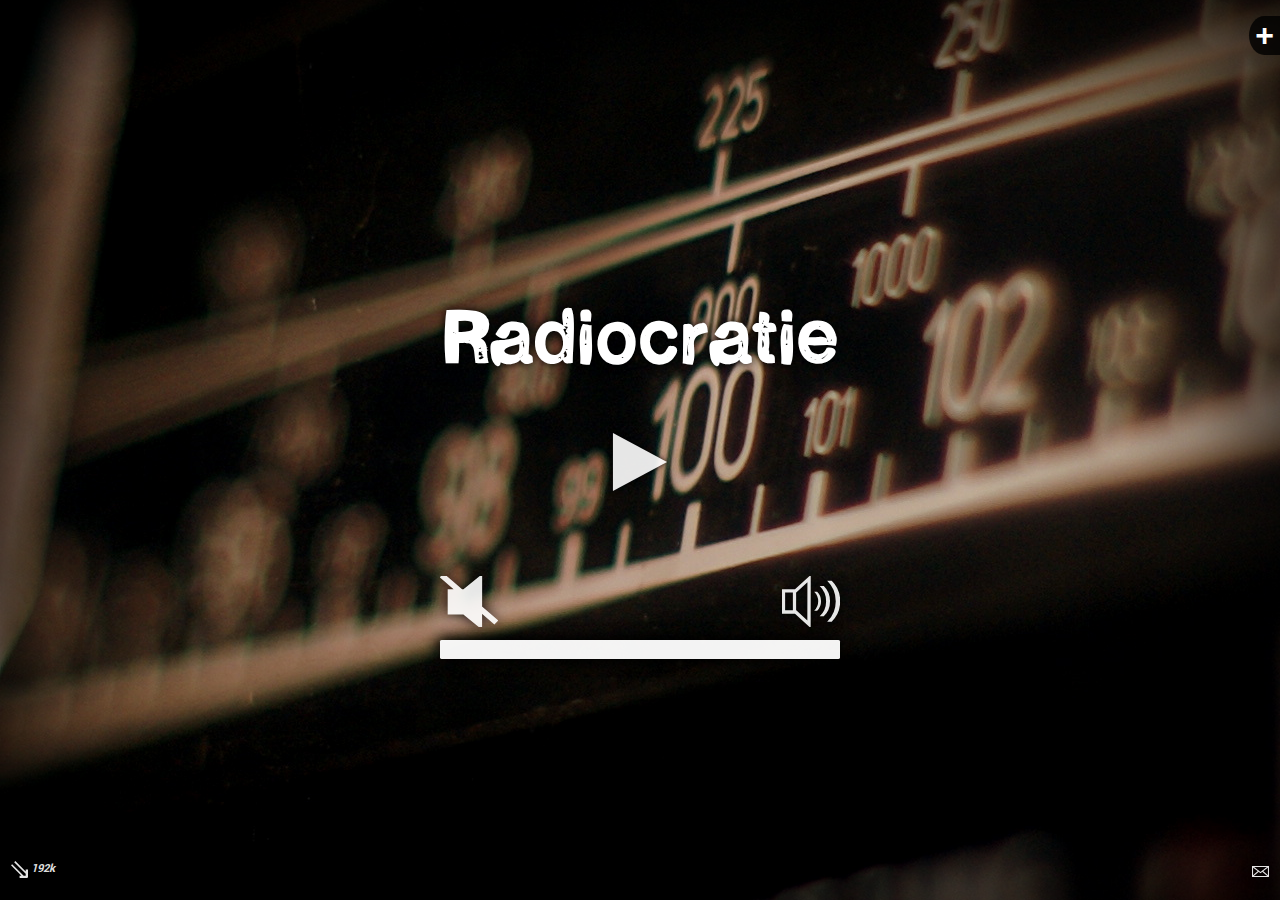
==== commit 00503a1e: "Suppression d'un message inutile" ====
--- a/index.html
+++ b/index.html
@@ -2,7 +2,7 @@
 <html lang="fr">
 	<head>
 		<meta charset='utf-8'>
-		<title>Ruse48</title>
+		<title>📾 Radiocratie</title>
 		<link rel="stylesheet" media="screen" href="css/rcCheckbox.css" />
 		<link rel="stylesheet" href="css/jquery-ui.css">
 		<link rel="stylesheet" media="screen" href="css/rc.css" />
@@ -13,73 +13,74 @@
 		<script src="js/rc-player.js"></script>
 		<script src="js/rc-dynamic.js"></script>
 		<script src="js/rcCheckbox.js"></script>
-		<link rel="image_src" type="image/jpeg" href="https://ruse48.radiocratie.com/images/illustrationruse.jpg" />
-		<meta property="og:image" content="https://ruse48.radiocratie.com/images/illustrationruse.jpg" />
-		<meta name="Description" content="Ruse48, 48 heures de vendredi 23 à dimanche 25 août 20 heures, à l'issue de Utopie Sonore 2019, résidence ouverte de création sonore." />
+		<link rel="image_src" type="image/jpeg" href="/images/illustration.jpg" />
+		<meta property="og:image" content="/images/illustration.jpg" />
+		<meta name="Description" content="Radiocratie, une webradio pour les contrôler toutes" />
 	</head>
 	<body>
     <div id="container">
       <div id="background"></div>
       <div id="main">
-        <img src="images/illustrationruse.jpg" alt="Illustration" style="display: none" />
-        <h1><img src="images/ruse-logo-transp.png" alt="Ruse48" /></h1>
-        <!-- h1 title="48 heures de vendredi 23 à dimanche 25 août 20 heures, à l'issue de Utopie Sonore 2019, résidence ouverte de création sonore.">Ruse48</h1 -->
-        <!--div id="hd-selector"><span class="hd">HD</span> <input type="checkbox" id="rc-checkbox" /></div-->
+        <img src="images/illustration.jpg" alt="Illustration" style="display: none" />
+        <h1 title="Une webradio pour les contrôler toutes">Radiocratie</h1>
+        <!-- div id="hd-selector"><span class="hd">HD</span> <input type="checkbox" id="rc-checkbox" /></div-->
         <div id="jquery_jplayer"></div>
-        <div id="nojs">Le lecteur intégré de notre webradio nécessite l'activation du javascript. Si vous ne souhaitez pas activer javascript, vous pouvez également écouter directement le flux, en qualité <a href="https://flux.radiocratie.com/flux">192 kbps</a>.</div>
+        <div id="nojs">Le lecteur intégré de notre webradio nécessite l'activation du javascript. Si vous ne souhaitez pas activer javascript, vous pouvez également écouter directement le flux en qualité <a href="https://flux.radiocratie.com/flux">192 kbps</a>.<!-- , ou en qualité <a href="https://flux.radiocratie.com/flux-128">128 kbps</a>.--></div>
         <div id="jp_container">
           <div class="jp-controls">
             <button class="jp-play" title="lecture [espace]">lecture</button>
             <button class="jp-pause" title="pause [espace]">pause</button>
           </div>	
-        <div id="soustitre"><p>
-        <!-- 23.8.19 &gt; 25.8.19 20 heures<br />-->
-Ruse48, <!-- Radio utopique, <span class="s-de-ruse">sentimentale</span> et éphémère-->pour <a href="https://radiocratie.com">Radiocratie</a> Urnapouille Son Emprise. <br />
-	Retrouvez les podcasts de la Radio Utopique Sentimentale et Éphémère en réécoute sur le <a href="https://ruse48.utopiesonore.com">replay de RUSE48</a>.</p></div>
-          <!-- div class="jp-volume-controls">
+          <div class="jp-title" title="titre en cours"></div>
+          <div class="jp-volume-controls">
                   <button class="jp-mute" tabindex="0" title="muet">muet</button>
                   <button class="jp-unmute" tabindex="0" title="écouter">écouter</button>
                   <button class="jp-volume-max" tabindex="1" title="plein volume">plein volume</button>
                   <div class="jp-volume-bar" title="ajuster le volume">
                     <div class="jp-volume-bar-value"></div>
                   </div>
-          </div-->
+          </div>
         </div>
-        <div><a href="chatroom.html" target="_blank" ><img class="bouton" src="images/catyellsBold.png" alt="chatroom" /></a></div>
       </div>
       <div id="dialog" title="Titres passés">
       </div>
-      <!-- div id="news" title"Actualités">
-	<p>Rendez-vous à 21h le 14 novembre à l'ours bar</p>
+      <!-- div id="news" title="Actualités">
+            <p>Vous en aviez marre de tourner avec les mêmes sons sur Radiocratie ? Nous aussi ! Mais il nous fallait migrer le serveur. C'est chose faite. On va voir ce que ça donne, mais pour des raisons de puissance, on a décidé de ne garder
+		qu'une qualité de flux (196kbps)... En espérant que ça vous conviendra !</p>
       </div--> 
       <div id="side-note-button" class="visible hidden">
         <button title="Informations">+</button>
       </div>
       <div id="side-note" class="visible">
         <div>
-		<!-- img src="images/ruse48-logo-noir.png" alt="Ruse48" style="width: 100%" / -->
-		<h2>Ruse48&nbsp;?</h2>
-		
-		<p>Ruse48, pour <!-- Radio Utopique, <span class="s-de-ruse-maj">Sirotée</span> et Éphémère de 48 heures de vendredi 23 à dimanche 25 août 20 heures, à l'issue de <a href="http://www.utopiesonore.com/" target="_blank" >Utopie Sonore 2019</a>, résidence ouverte de création sonore. --!><a href="https://radiocratie.com">Radiocratie</a> Urnapouille Son Emprise</p>
-
-        <h2><a href="http://www.utopiesonore.com/utopiesonore" target="_blank">Utopie Sonore&nbsp;?</a></h2>
-
-        <p>Résidence collective ouverte de création radiophonique organisée par un collectif mouvant du même nom&nbsp;: d'une trentaine à une centaine de participants sont réunis pendant cinq jours dans un lieu choisi pour partager des savoir-faire, écouter, expérimenter, improviser, créer collectivement et in situ (le lieu compte). Tout le monde y est bienvenu. Utopie Sonore tend à être une respiration, un espace de tâtonnement, un temps d'hésitation, un maillage de possibles. On pourrait appeler ça une colonie de vacances bordélique et acousmatique, un summer camp bruyant et décadent ou un très long weekend de farniente ou juste une utopie.</p>
-
-		<p>... et quand on n'écoute pas Ruse48, le flux rediffuse le son de <a href="https://radiocratie.com" target="_blank">Radiocratie</a>.</p>
-		
-		<h2>Lecteur embarqué</h2>
-		<p>Si tu veux embarquer le lecteur de Ruse48 sur ta page internet, tu peux utiliser le code <code>html</code> suivant (espèce de geek)&nbsp;:</p>
+          <h2>Note d'intention des programmatrices</h2>
+          <p>La programmation musicale de <strong>Radiocratie</strong> se veut à l'image de ce que nous écoutons&nbsp;: 
+		 entre 
+          les douceurs des titres qui ne peuvent pas être oubliés, les pièces posées là pour surprendre, et les sons qui dérangent...
+          </p>
+          <p>
+            Sauf émission spéciale, la journée sur <strong>Radiocratie</strong> commence à 8h, par une programmation musicale que même Claire et
+            Sylvain Blanchard apprécient. À 18h, Claire et Sylvain se préparent pour une petite soirée festive. Au programme&nbsp;: de la musique pour les mettre
+            en transe&nbsp;! Mais passé 2h du mat', chut, Claire et Sylvain dorment. Ne leur parlez pas de ce qui passe sur Radiocratie&nbsp;!
+          </p>
+	  <img src="images/creneaux.svg" alt="Creneaux" style="width: 100%" />
+          <p>Les sons ne sont pas choisis en fonction de leur style musical, mais plutôt par énergie&nbsp;: tranquille, normal, énervé... 
+          Sauf si on s'est lourdement trompées, les oreilles de Claire et Sylvain Blanchard naviguent au fil de nos humeurs, progressivement entre toutes les ambiances du spectre.</p>
+        <h2>Lecteur embarqué</h2>
+		<p>Si tu veux embarquer le lecteur de Radiocratie sur ta page internet, tu peux utiliser le code <code>html</code> suivant (espèce de geek)&nbsp;:</p>
         
         <div id="codeEmbed" style="font-family: monospace">
-        &lt;iframe src="https://ruse48.radiocratie.com/embed.html" width="500px" height="220px"&gt;&lt;/iframe&gt;
+        &lt;iframe src="https://radiocratie.com/embed.html" width="600px" height="120px"&gt;&lt;/iframe&gt;
         </div>
-            
+          <h2>Tu veux participer&nbsp;?</h2>
+          <p>Pour l'instant, l'équipe de <strong>Radiocratie</strong> trouve sa vitesse de croisière. Mais si tu as des pièces
+          à lui proposer, n'hésite pas <a href="mailto:contact@radiocratie.com" title="nous écrire">à lui écrire</a>.</p>
+          <h2>Tu t'ennuies&nbsp;?</h2>
+          <p>Si tu t'ennuies en écoutant Radiocratie, va jeter une oreille à <a href="http://fieldmice.free.fr/Line_In.pls">Radio Mulot</a>, aka France Museau. Nous, on aime&nbsp;! Et puis reviens ici après...</p>
         </div>
-        
       </div>
-      <p id="note"><a title="À écouter aussi dans votre lecteur." href="https://flux.radiocratie.com/flux"><img src="images/streaming.svg" alt="Streaming" style="width: 1.5em; vertical-align: middle" /> 192k</a></p>
-      <p id="contact"><a href="mailto:contact@utopiesonore.com" title="nous écrire"><img src="images/email.svg" alt="Email" style="width: 1.5em; vertical-align: middle" /></a></p>
+      <p id="note"><a title="À écouter aussi dans votre lecteur" href="https://flux.radiocratie.com/flux"><img src="images/streaming.svg" alt="Streaming" style="width: 1.5em; vertical-align: middle" /> 192k</a> <!--a title="À écouter aussi dans votre lecteur en 128kbps, pour les connexions internet un peu lentes" href="https://flux.radiocratie.com/flux-128"><img src="images/streaming.svg" alt="Streaming" style="width: 1.5em; vertical-align: middle" /> 128k</a--></p>
+      <p id="contact"><a href="mailto:contact@radiocratie.com" title="nous écrire"><img src="images/email.svg" alt="Email" style="width: 1.5em; vertical-align: middle" /></a></p>
     </div>
     	<script>
         $('#side-note').removeClass("visible");
